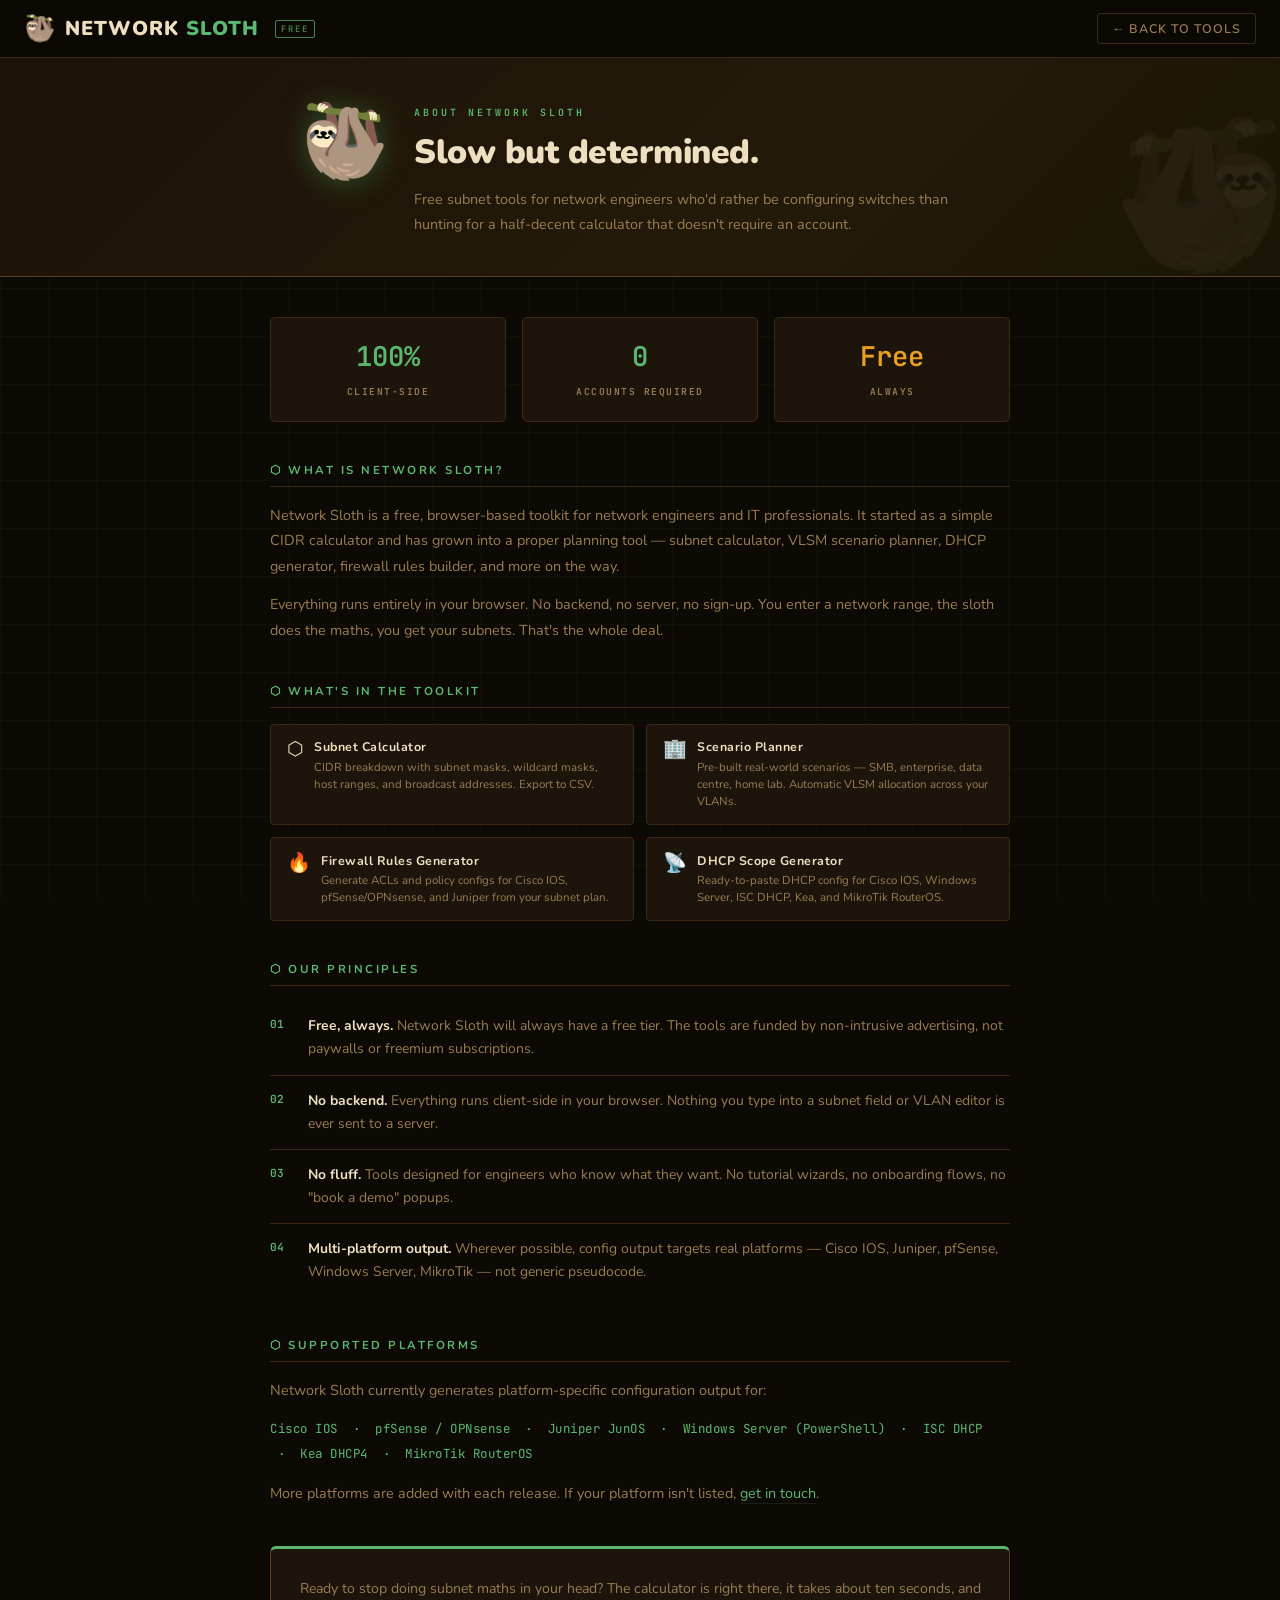
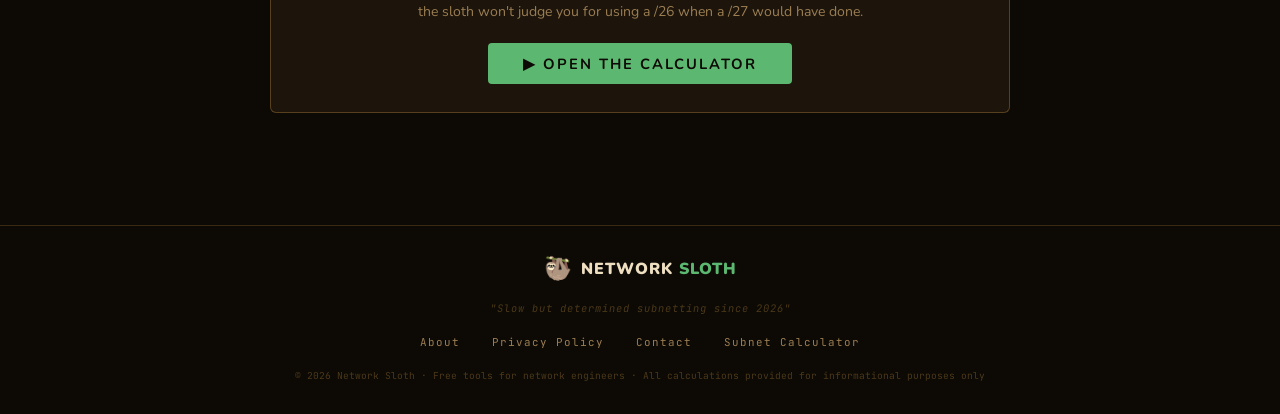
==== about.html @ 9a66a6cc "Add files via upload" ====
<!DOCTYPE html>
<html lang="en">
<head>
  <meta charset="UTF-8">
  <meta name="viewport" content="width=device-width, initial-scale=1.0">
  <title>About — Network Sloth</title>
  <meta name="description" content="About Network Sloth — free subnet calculator and network planning tools for network engineers. No sign-up, no nonsense, no backend.">
  <link rel="preconnect" href="https://fonts.googleapis.com">
  <link href="https://fonts.googleapis.com/css2?family=Nunito:wght@400;600;700;800;900&family=JetBrains+Mono:wght@300;400;500;600&display=swap" rel="stylesheet">
  <style>
    :root {
      --bg-deep:       #0d0a05;
      --bg-panel:      #161009;
      --bg-card:       #1d150b;
      --bg-hover:      #271c0e;
      --border:        #3a2a14;
      --border-bright: #56401e;
      --accent:        #5cb870;
      --accent-dim:    rgba(92,184,112,0.13);
      --accent-glow:   rgba(92,184,112,0.32);
      --amber:         #e8a020;
      --amber-dim:     rgba(232,160,32,0.13);
      --amber-glow:    rgba(232,160,32,0.28);
      --red:           #e8505f;
      --text-primary:  #eddfc0;
      --text-secondary:#9a7d52;
      --text-dim:      #4a3818;
      --font-display:  'Nunito', sans-serif;
      --font-mono:     'JetBrains Mono', monospace;
      --font-body:     'Nunito', sans-serif;
    }

    *, *::before, *::after { box-sizing: border-box; margin: 0; padding: 0; }
    html { scroll-behavior: smooth; }

    body {
      background: var(--bg-deep);
      color: var(--text-primary);
      font-family: var(--font-body);
      min-height: 100vh;
      overflow-x: hidden;
    }

    body::before {
      content: '';
      position: fixed; inset: 0;
      background-image:
        linear-gradient(rgba(92,184,112,0.04) 1px, transparent 1px),
        linear-gradient(90deg, rgba(92,184,112,0.04) 1px, transparent 1px);
      background-size: 48px 48px;
      pointer-events: none; z-index: 0;
    }

    /* ── NAV ── */
    nav {
      position: sticky; top: 0; z-index: 200;
      height: 58px;
      background: rgba(13,10,5,0.96);
      border-bottom: 1px solid var(--border);
      backdrop-filter: blur(12px);
      display: flex; align-items: center; justify-content: space-between;
      padding: 0 1.5rem; gap: 1rem;
    }
    .logo {
      font-family: var(--font-display); font-size: 1.25rem; font-weight: 900;
      letter-spacing: 1px; text-transform: uppercase;
      color: var(--text-primary); white-space: nowrap; flex-shrink: 0;
      display: flex; align-items: center; gap: 0.5rem;
      text-decoration: none;
    }
    .logo-icon { font-size: 1.6rem; line-height: 1; }
    .logo em   { color: var(--accent); font-style: normal; }
    .nav-badge {
      font-family: var(--font-mono); font-size: 0.55rem; font-weight: 600;
      letter-spacing: 2px; text-transform: uppercase;
      color: var(--accent); border: 1px solid var(--accent);
      border-radius: 2px; padding: 2px 5px; margin-left: 8px;
      vertical-align: middle; opacity: 0.7;
    }
    .nav-back {
      font-family: var(--font-display); font-size: 0.78rem; font-weight: 600;
      letter-spacing: 1px; text-transform: uppercase;
      color: var(--text-secondary); text-decoration: none;
      border: 1px solid var(--border); border-radius: 3px;
      padding: 0.35rem 0.85rem; transition: all 0.18s;
    }
    .nav-back:hover { border-color: var(--accent); color: var(--accent); background: var(--accent-dim); }

    /* ── HERO ── */
    .page-hero {
      position: relative; z-index: 1;
      background: linear-gradient(135deg, #1c1208 0%, #231a0a 60%, #1a1506 100%);
      border-bottom: 1px solid var(--border-bright);
      padding: 3rem 2rem 2.5rem;
      overflow: hidden;
    }
    .page-hero::after {
      content: '🦥';
      position: absolute; right: -10px; bottom: -20px;
      font-size: 9rem; opacity: 0.07; pointer-events: none;
      transform: scaleX(-1);
    }
    .hero-inner {
      max-width: 680px; margin: 0 auto;
      display: flex; align-items: flex-start; gap: 1.5rem; flex-wrap: wrap;
    }
    .hero-mascot-lg { font-size: 4.5rem; line-height: 1; flex-shrink: 0; filter: drop-shadow(0 2px 14px rgba(92,184,112,0.35)); }
    .hero-text-block { flex: 1; min-width: 220px; }
    .page-eyebrow {
      font-family: var(--font-mono); font-size: 0.62rem; font-weight: 600;
      letter-spacing: 3px; text-transform: uppercase;
      color: var(--accent); margin-bottom: 0.65rem;
    }
    .page-hero h1 {
      font-family: var(--font-display); font-size: 2.1rem; font-weight: 900;
      letter-spacing: -0.5px; color: var(--text-primary); margin-bottom: 0.75rem;
    }
    .page-hero p {
      font-size: 0.9rem; color: var(--text-secondary); line-height: 1.7;
    }

    /* ── CONTENT ── */
    .page-outer {
      position: relative; z-index: 1;
      max-width: 780px; margin: 0 auto;
      padding: 2.5rem 1.25rem 4rem;
    }

    /* Stat strip */
    .stat-strip {
      display: grid; grid-template-columns: repeat(3, 1fr);
      gap: 1rem; margin-bottom: 2.5rem;
    }
    @media (max-width: 520px) { .stat-strip { grid-template-columns: 1fr 1fr; } }
    .stat-card {
      background: var(--bg-card); border: 1px solid var(--border);
      border-radius: 5px; padding: 1.25rem 1rem; text-align: center;
    }
    .stat-value {
      font-family: var(--font-mono); font-size: 1.7rem; font-weight: 600;
      color: var(--accent); display: block; margin-bottom: 0.3rem;
    }
    .stat-value.amber { color: var(--amber); }
    .stat-label {
      font-family: var(--font-mono); font-size: 0.6rem; font-weight: 600;
      letter-spacing: 1.5px; text-transform: uppercase;
      color: var(--text-secondary);
    }

    /* Section blocks */
    .about-section { margin-bottom: 2.5rem; }
    .about-section h2 {
      font-family: var(--font-display); font-size: 0.72rem; font-weight: 700;
      letter-spacing: 2.5px; text-transform: uppercase;
      color: var(--accent); margin-bottom: 1rem;
      padding-bottom: 0.5rem; border-bottom: 1px solid var(--border);
    }
    .about-section p {
      font-size: 0.9rem; color: var(--text-secondary);
      line-height: 1.75; margin-bottom: 0.85rem;
    }
    .about-section p:last-child { margin-bottom: 0; }
    .about-section a {
      color: var(--accent); text-decoration: none;
      border-bottom: 1px solid var(--accent-dim); transition: border-color 0.18s;
    }
    .about-section a:hover { border-color: var(--accent); }

    /* Feature list */
    .feature-grid {
      display: grid; grid-template-columns: 1fr 1fr;
      gap: 0.75rem; margin-bottom: 0.5rem;
    }
    @media (max-width: 520px) { .feature-grid { grid-template-columns: 1fr; } }
    .feature-item {
      background: var(--bg-card); border: 1px solid var(--border);
      border-radius: 4px; padding: 0.85rem 1rem;
      display: flex; align-items: flex-start; gap: 0.65rem;
    }
    .fi-icon { font-size: 1.2rem; line-height: 1.2; flex-shrink: 0; }
    .fi-name {
      font-family: var(--font-display); font-size: 0.78rem; font-weight: 700;
      letter-spacing: 0.5px; color: var(--text-primary); margin-bottom: 0.2rem;
    }
    .fi-desc { font-size: 0.72rem; color: var(--text-secondary); line-height: 1.5; }

    /* Principles */
    .principle-list { list-style: none; padding: 0; }
    .principle-list li {
      display: flex; gap: 1rem; align-items: flex-start;
      padding: 0.85rem 0; border-bottom: 1px solid var(--border);
    }
    .principle-list li:last-child { border-bottom: none; }
    .pl-num {
      font-family: var(--font-mono); font-size: 0.7rem; font-weight: 600;
      color: var(--accent); flex-shrink: 0; width: 22px; margin-top: 2px;
    }
    .pl-text { font-size: 0.87rem; color: var(--text-secondary); line-height: 1.65; }
    .pl-text strong { color: var(--text-primary); font-weight: 700; }

    /* CTA block */
    .cta-block {
      background: var(--bg-card);
      border: 1px solid var(--border-bright);
      border-top: 3px solid var(--accent);
      border-radius: 6px; padding: 1.75rem;
      text-align: center; margin-top: 2.5rem;
    }
    .cta-block p {
      font-size: 0.88rem; color: var(--text-secondary);
      line-height: 1.65; margin-bottom: 1.25rem;
    }
    .btn-primary {
      display: inline-block;
      padding: 0.65rem 2.2rem;
      background: var(--accent); color: var(--bg-deep);
      border: none; border-radius: 4px;
      font-family: var(--font-display); font-size: 0.92rem; font-weight: 700;
      letter-spacing: 2px; text-transform: uppercase;
      text-decoration: none; cursor: pointer;
      transition: all 0.18s;
    }
    .btn-primary:hover {
      background: #00f0c2;
      box-shadow: 0 0 22px var(--accent-glow);
      transform: translateY(-1px);
    }

    /* ── FOOTER ── */
    footer {
      position: relative; z-index: 1;
      margin-top: 3rem; border-top: 1px solid var(--border);
      padding: 2rem 1.5rem;
    }
    .footer-inner {
      max-width: 900px; margin: 0 auto;
      display: flex; flex-direction: column; align-items: center; gap: 1.25rem;
    }
    .footer-nav { display: flex; gap: 2rem; flex-wrap: wrap; justify-content: center; }
    .footer-nav a {
      font-family: var(--font-mono); font-size: 0.68rem;
      letter-spacing: 1px; color: var(--text-secondary);
      text-decoration: none; transition: color 0.18s;
    }
    .footer-nav a:hover { color: var(--accent); }
    .footer-copy { font-family: var(--font-mono); font-size: 0.6rem; color: var(--text-dim); text-align: center; }

    @media (max-width: 600px) {
      nav { padding: 0 1rem; }
      .page-hero { padding: 1.75rem 1rem; }
      .page-hero h1 { font-size: 1.6rem; }
    }
  </style>
</head>
<body>

<nav>
  <a class="logo" href="index.html">
    <span class="logo-icon">🦥</span>
    <span>NETWORK <em>SLOTH</em></span>
    <span class="nav-badge">FREE</span>
  </a>
  <a class="nav-back" href="index.html">← Back to Tools</a>
</nav>

<div class="page-hero">
  <div class="hero-inner">
    <div class="hero-mascot-lg">🦥</div>
    <div class="hero-text-block">
      <div class="page-eyebrow">About Network Sloth</div>
      <h1>Slow but determined.</h1>
      <p>Free subnet tools for network engineers who'd rather be configuring switches than hunting for a half-decent calculator that doesn't require an account.</p>
    </div>
  </div>
</div>

<div class="page-outer">

  <div class="stat-strip">
    <div class="stat-card">
      <span class="stat-value">100%</span>
      <span class="stat-label">Client-side</span>
    </div>
    <div class="stat-card">
      <span class="stat-value">0</span>
      <span class="stat-label">Accounts required</span>
    </div>
    <div class="stat-card">
      <span class="stat-value amber">Free</span>
      <span class="stat-label">Always</span>
    </div>
  </div>

  <div class="about-section">
    <h2>⬡ What Is Network Sloth?</h2>
    <p>Network Sloth is a free, browser-based toolkit for network engineers and IT professionals. It started as a simple CIDR calculator and has grown into a proper planning tool — subnet calculator, VLSM scenario planner, DHCP generator, firewall rules builder, and more on the way.</p>
    <p>Everything runs entirely in your browser. No backend, no server, no sign-up. You enter a network range, the sloth does the maths, you get your subnets. That's the whole deal.</p>
  </div>

  <div class="about-section">
    <h2>⬡ What's In the Toolkit</h2>
    <div class="feature-grid">
      <div class="feature-item">
        <div class="fi-icon">⬡</div>
        <div>
          <div class="fi-name">Subnet Calculator</div>
          <div class="fi-desc">CIDR breakdown with subnet masks, wildcard masks, host ranges, and broadcast addresses. Export to CSV.</div>
        </div>
      </div>
      <div class="feature-item">
        <div class="fi-icon">🏢</div>
        <div>
          <div class="fi-name">Scenario Planner</div>
          <div class="fi-desc">Pre-built real-world scenarios — SMB, enterprise, data centre, home lab. Automatic VLSM allocation across your VLANs.</div>
        </div>
      </div>
      <div class="feature-item">
        <div class="fi-icon">🔥</div>
        <div>
          <div class="fi-name">Firewall Rules Generator</div>
          <div class="fi-desc">Generate ACLs and policy configs for Cisco IOS, pfSense/OPNsense, and Juniper from your subnet plan.</div>
        </div>
      </div>
      <div class="feature-item">
        <div class="fi-icon">📡</div>
        <div>
          <div class="fi-name">DHCP Scope Generator</div>
          <div class="fi-desc">Ready-to-paste DHCP config for Cisco IOS, Windows Server, ISC DHCP, Kea, and MikroTik RouterOS.</div>
        </div>
      </div>
    </div>
  </div>

  <div class="about-section">
    <h2>⬡ Our Principles</h2>
    <ul class="principle-list">
      <li>
        <span class="pl-num">01</span>
        <span class="pl-text"><strong>Free, always.</strong> Network Sloth will always have a free tier. The tools are funded by non-intrusive advertising, not paywalls or freemium subscriptions.</span>
      </li>
      <li>
        <span class="pl-num">02</span>
        <span class="pl-text"><strong>No backend.</strong> Everything runs client-side in your browser. Nothing you type into a subnet field or VLAN editor is ever sent to a server.</span>
      </li>
      <li>
        <span class="pl-num">03</span>
        <span class="pl-text"><strong>No fluff.</strong> Tools designed for engineers who know what they want. No tutorial wizards, no onboarding flows, no "book a demo" popups.</span>
      </li>
      <li>
        <span class="pl-num">04</span>
        <span class="pl-text"><strong>Multi-platform output.</strong> Wherever possible, config output targets real platforms — Cisco IOS, Juniper, pfSense, Windows Server, MikroTik — not generic pseudocode.</span>
      </li>
    </ul>
  </div>

  <div class="about-section">
    <h2>⬡ Supported Platforms</h2>
    <p>Network Sloth currently generates platform-specific configuration output for:</p>
    <p style="font-family:var(--font-mono);font-size:0.78rem;color:var(--accent);line-height:2;letter-spacing:0.5px">
      Cisco IOS &nbsp;·&nbsp; pfSense / OPNsense &nbsp;·&nbsp; Juniper JunOS &nbsp;·&nbsp;
      Windows Server (PowerShell) &nbsp;·&nbsp; ISC DHCP &nbsp;·&nbsp; Kea DHCP4 &nbsp;·&nbsp; MikroTik RouterOS
    </p>
    <p>More platforms are added with each release. If your platform isn't listed, <a href="contact.html">get in touch</a>.</p>
  </div>

  <div class="cta-block">
    <p>Ready to stop doing subnet maths in your head? The calculator is right there, it takes about ten seconds, and the sloth won't judge you for using a /26 when a /27 would have done.</p>
    <a class="btn-primary" href="index.html">▶ Open the Calculator</a>
  </div>

</div>

<footer>
  <div class="footer-inner">
    <a class="logo" href="index.html" style="font-size:1rem;text-decoration:none">
      <span class="logo-icon" style="font-size:1.4rem">🦥</span>
      <span>NETWORK <em>SLOTH</em></span>
    </a>
    <div style="font-family:var(--font-mono);font-size:0.65rem;color:var(--text-dim);letter-spacing:1px;text-align:center;font-style:italic">
      "Slow but determined subnetting since 2026"
    </div>
    <div class="footer-nav">
      <a href="about.html">About</a>
      <a href="privacy-policy.html">Privacy Policy</a>
      <a href="contact.html">Contact</a>
      <a href="index.html">Subnet Calculator</a>
    </div>
    <div class="footer-copy">
      © 2026 Network Sloth · Free tools for network engineers · All calculations provided for informational purposes only
    </div>
  </div>
</footer>

</body>
</html>
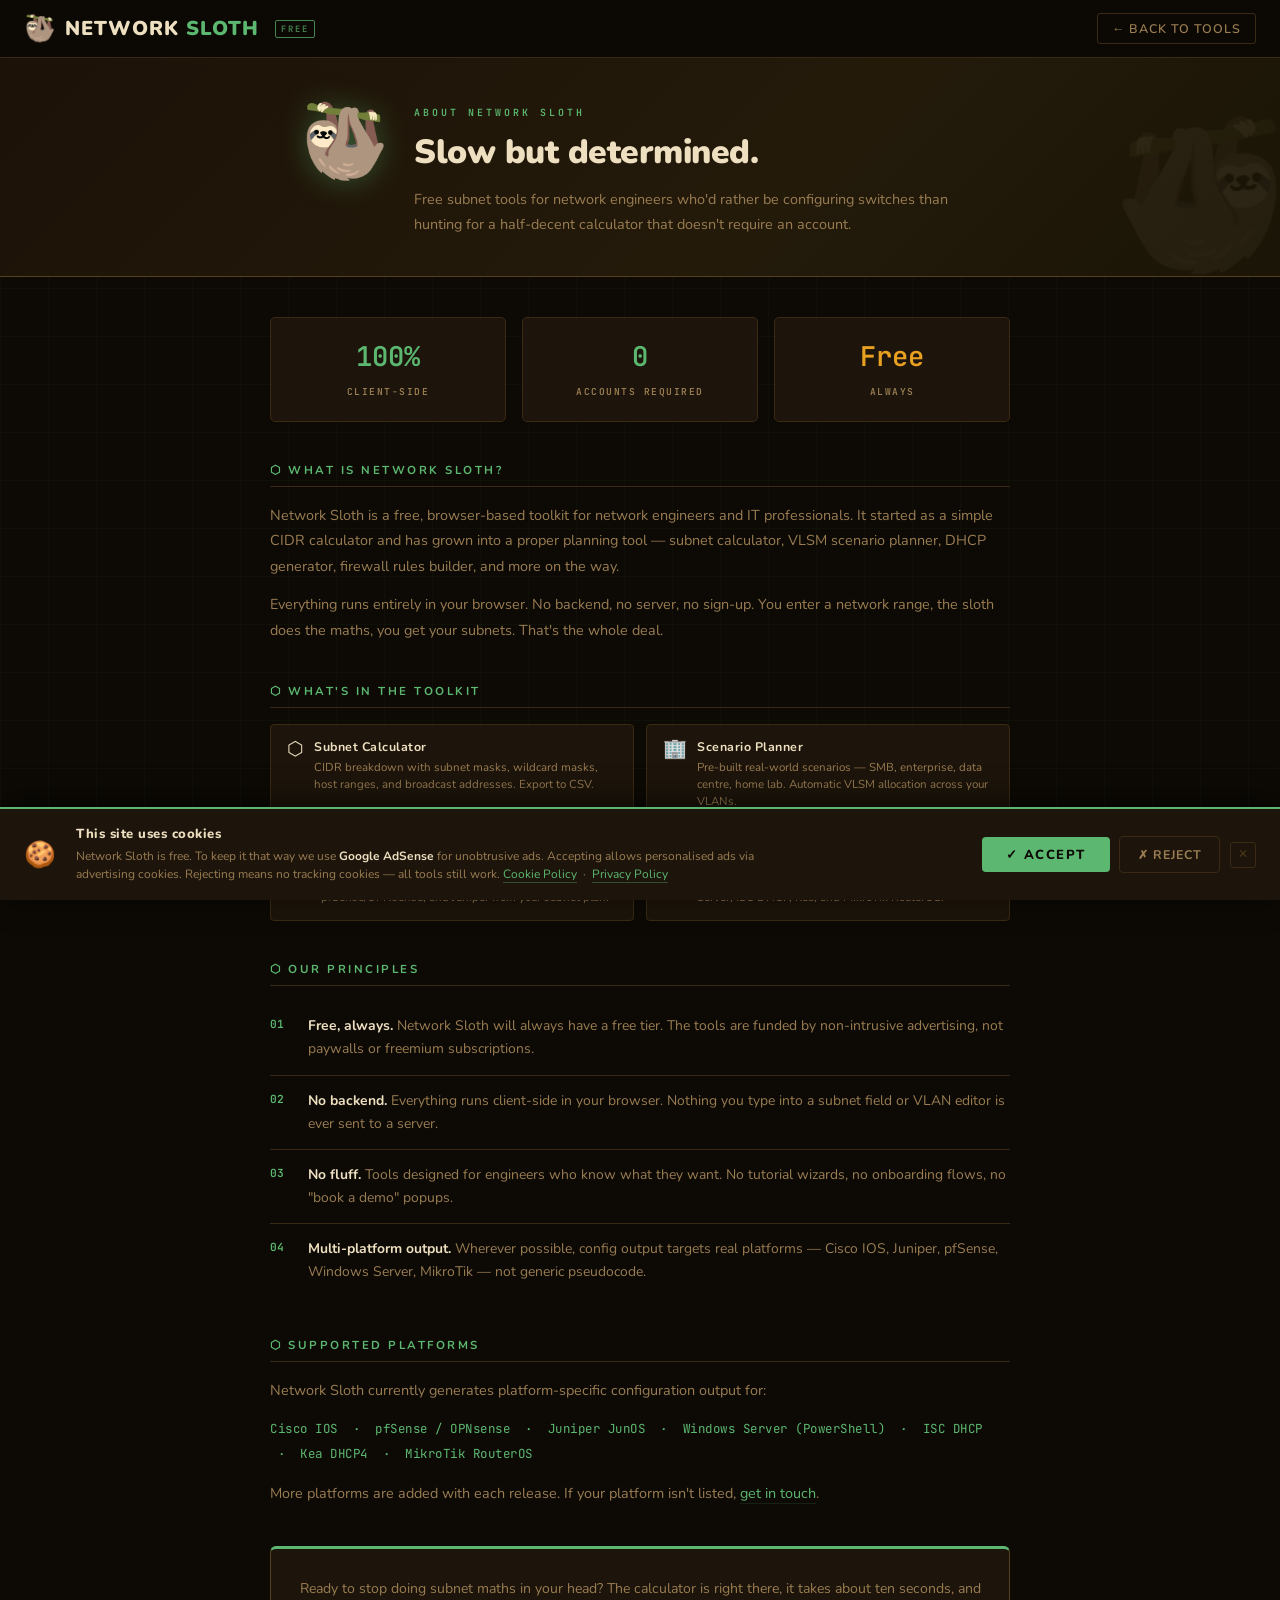
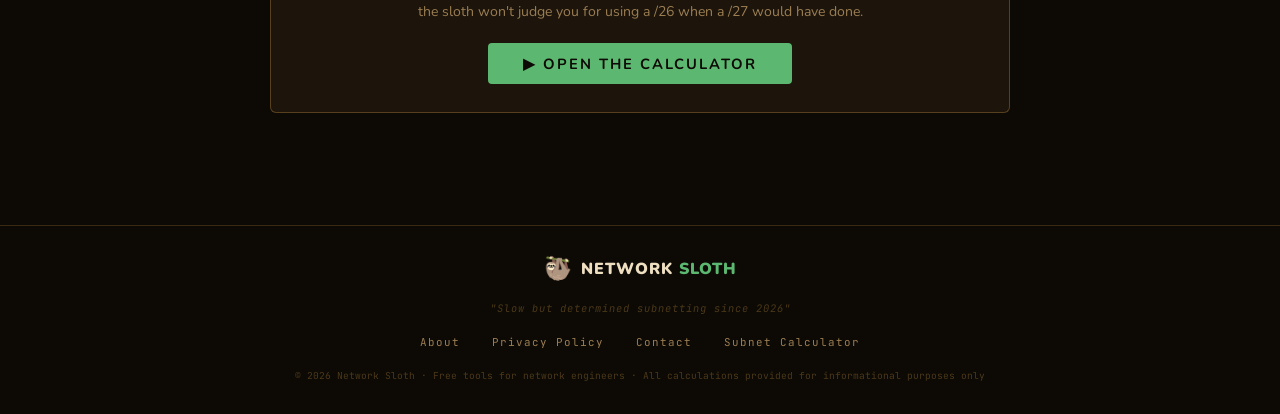
==== commit 560d4002: "Add files via upload" ====
--- a/about.html
+++ b/about.html
@@ -391,5 +391,6 @@
   </div>
 </footer>
 
+<script src="cookie-consent.js"></script>
 </body>
 </html>
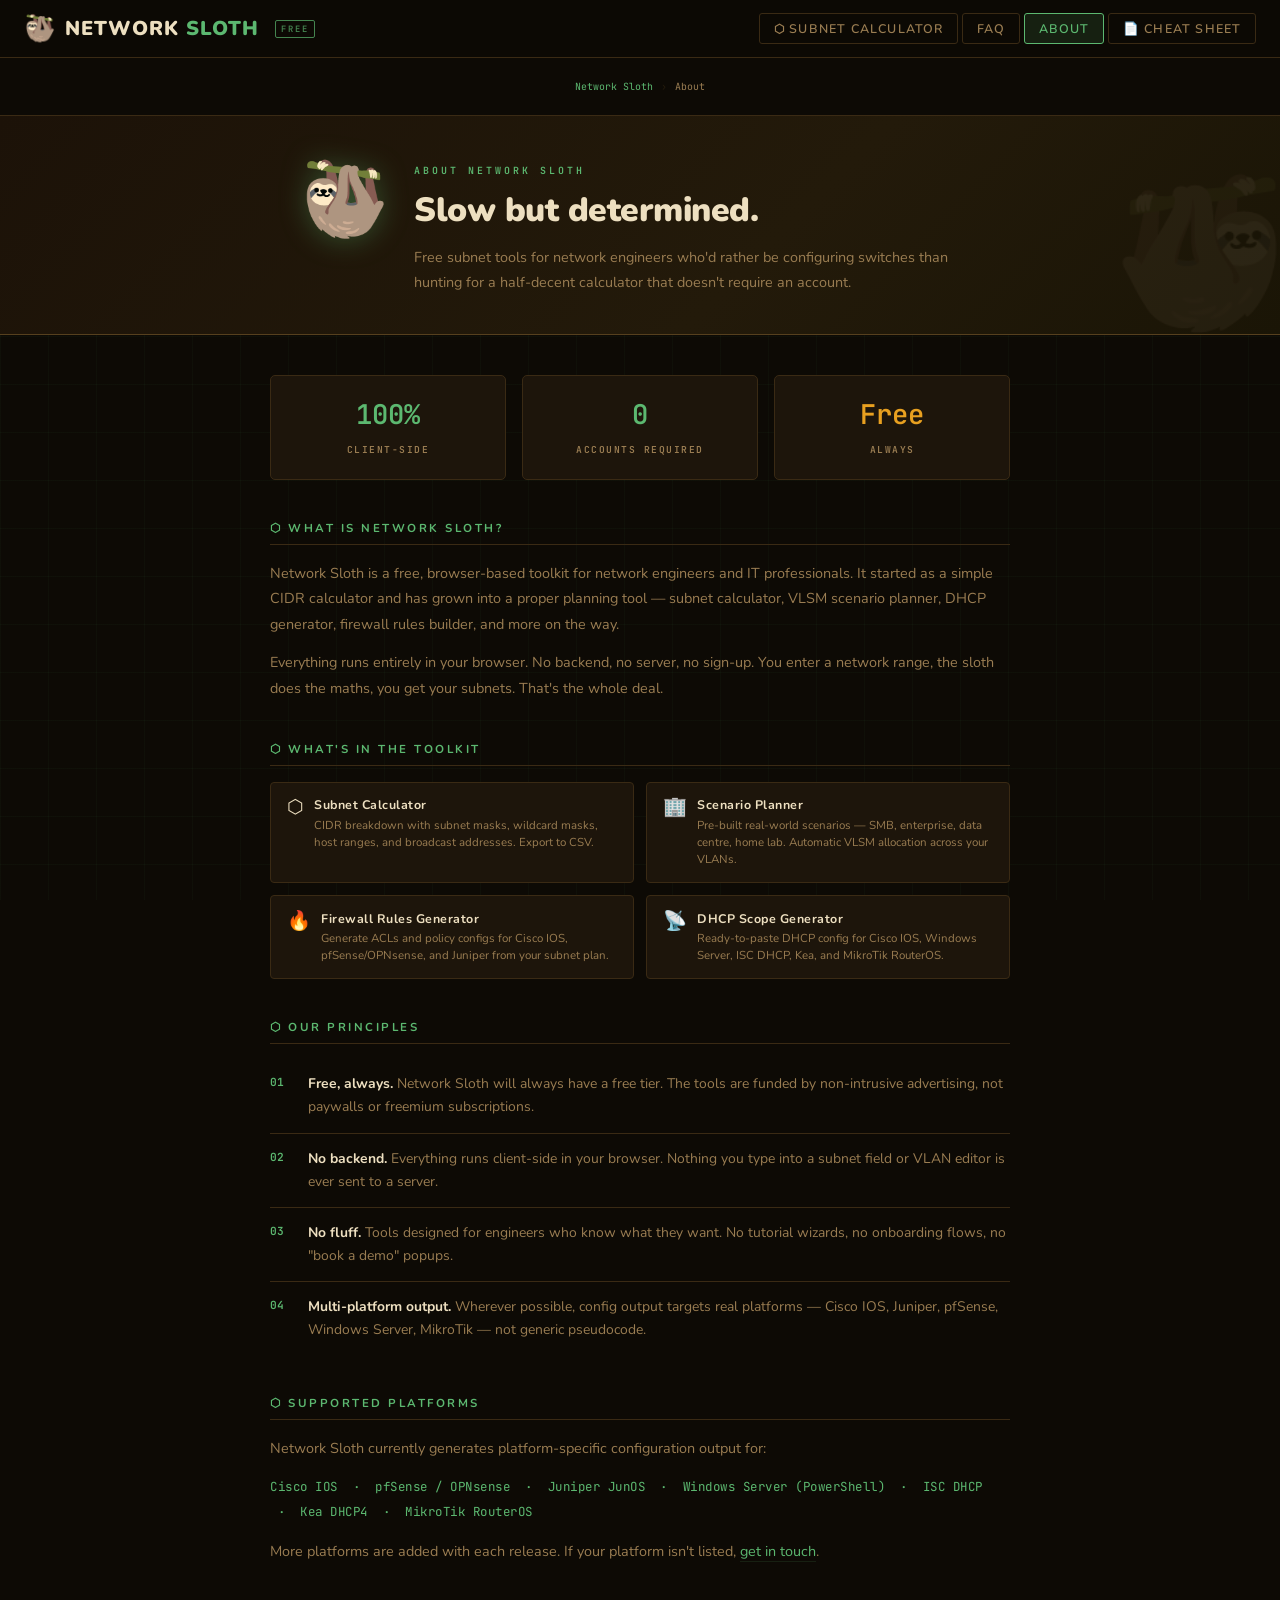
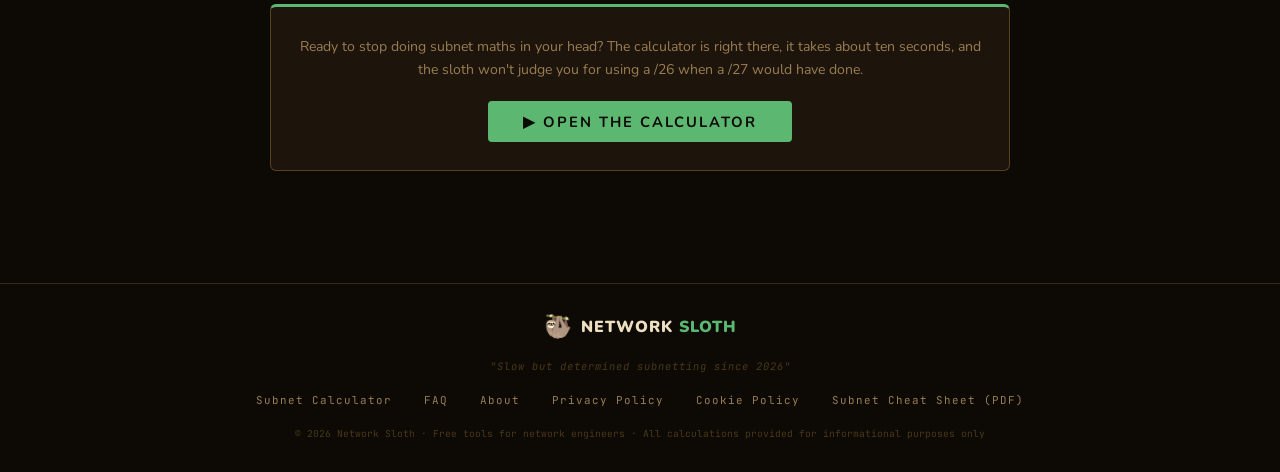
==== commit e8041ffd: "Add files via upload" ====
--- a/about.html
+++ b/about.html
@@ -3,8 +3,30 @@
 <head>
   <meta charset="UTF-8">
   <meta name="viewport" content="width=device-width, initial-scale=1.0">
-  <title>About — Network Sloth</title>
-  <meta name="description" content="About Network Sloth — free subnet calculator and network planning tools for network engineers. No sign-up, no nonsense, no backend.">
+  <title>About Network Sloth — Free Subnet Calculator for Network Engineers</title>
+  <meta name="description" content="About Network Sloth — free browser-based subnet calculator, VLSM planner, DHCP scope generator and firewall rule generator for network engineers. No sign-up, no backend.">
+  <meta name="robots" content="index, follow">
+  <link rel="canonical" href="https://networksloth.io/about.html">
+  <script type="application/ld+json">
+  {
+    "@context": "https://schema.org",
+    "@type": "BreadcrumbList",
+    "itemListElement": [
+      {
+        "@type": "ListItem",
+        "position": 1,
+        "name": "Home",
+        "item": "https://networksloth.io/"
+      },
+      {
+        "@type": "ListItem",
+        "position": 2,
+        "name": "About",
+        "item": "https://networksloth.io/about.html"
+      }
+    ]
+  }
+  </script>
   <link rel="preconnect" href="https://fonts.googleapis.com">
   <link href="https://fonts.googleapis.com/css2?family=Nunito:wght@400;600;700;800;900&family=JetBrains+Mono:wght@300;400;500;600&display=swap" rel="stylesheet">
   <style>
@@ -85,6 +107,15 @@
       padding: 0.35rem 0.85rem; transition: all 0.18s;
     }
     .nav-back:hover { border-color: var(--accent); color: var(--accent); background: var(--accent-dim); }
+    .nav-tools { display: flex; gap: 4px; flex-wrap: wrap; align-items: center; }
+    .nav-tools a {
+      font-family: var(--font-display); font-size: 0.78rem; font-weight: 600;
+      letter-spacing: 1.2px; text-transform: uppercase; text-decoration: none;
+      padding: 0.35rem 0.85rem; border: 1px solid var(--border); border-radius: 3px;
+      color: var(--text-secondary); transition: all 0.18s ease;
+    }
+    .nav-tools a:hover { border-color: var(--accent); color: var(--accent); background: var(--accent-dim); }
+    .nav-tools a.current { border-color: var(--accent); color: var(--accent); background: var(--accent-dim); }
 
     /* ── HERO ── */
     .page-hero {
@@ -255,12 +286,26 @@
 <body>
 
 <nav>
-  <a class="logo" href="index.html">
+  <a class="logo" href="index.html" aria-label="Network Sloth — home">
     <span class="logo-icon">🦥</span>
     <span>NETWORK <em>SLOTH</em></span>
     <span class="nav-badge">FREE</span>
   </a>
-  <a class="nav-back" href="index.html">← Back to Tools</a>
+  <div class="nav-tools">
+    <a href="index.html">⬡ Subnet Calculator</a>
+    <a href="index.html#faq">FAQ</a>
+    <a href="about.html" class="current" aria-current="page">About</a>
+    <a href="subnetting_cheat_sheet_1.pdf" target="_blank" rel="noopener">📄 Cheat Sheet</a>
+  </div>
+</nav>
+
+<!-- Breadcrumb -->
+<nav aria-label="Breadcrumb" style="position:relative;z-index:1;padding:0.5rem 1.5rem;background:var(--bg-deep);border-bottom:1px solid var(--border)">
+  <ol style="list-style:none;display:flex;gap:0.5rem;align-items:center;max-width:780px;margin:0 auto;font-family:var(--font-mono);font-size:0.62rem;color:var(--text-dim)">
+    <li><a href="index.html" style="color:var(--accent);text-decoration:none">Network Sloth</a></li>
+    <li style="opacity:0.4">›</li>
+    <li style="color:var(--text-secondary)" aria-current="page">About</li>
+  </ol>
 </nav>
 
 <div class="page-hero">
@@ -380,10 +425,12 @@
       "Slow but determined subnetting since 2026"
     </div>
     <div class="footer-nav">
-      <a href="about.html">About</a>
+      <a href="index.html">Subnet Calculator</a>
+      <a href="index.html#faq">FAQ</a>
+      <a href="about.html" aria-current="page">About</a>
       <a href="privacy-policy.html">Privacy Policy</a>
-      <a href="contact.html">Contact</a>
-      <a href="index.html">Subnet Calculator</a>
+      <a href="cookie-policy.html">Cookie Policy</a>
+      <a href="subnetting_cheat_sheet_1.pdf" target="_blank" rel="noopener">Subnet Cheat Sheet (PDF)</a>
     </div>
     <div class="footer-copy">
       © 2026 Network Sloth · Free tools for network engineers · All calculations provided for informational purposes only
@@ -391,6 +438,5 @@
   </div>
 </footer>
 
-<script src="cookie-consent.js"></script>
 </body>
 </html>
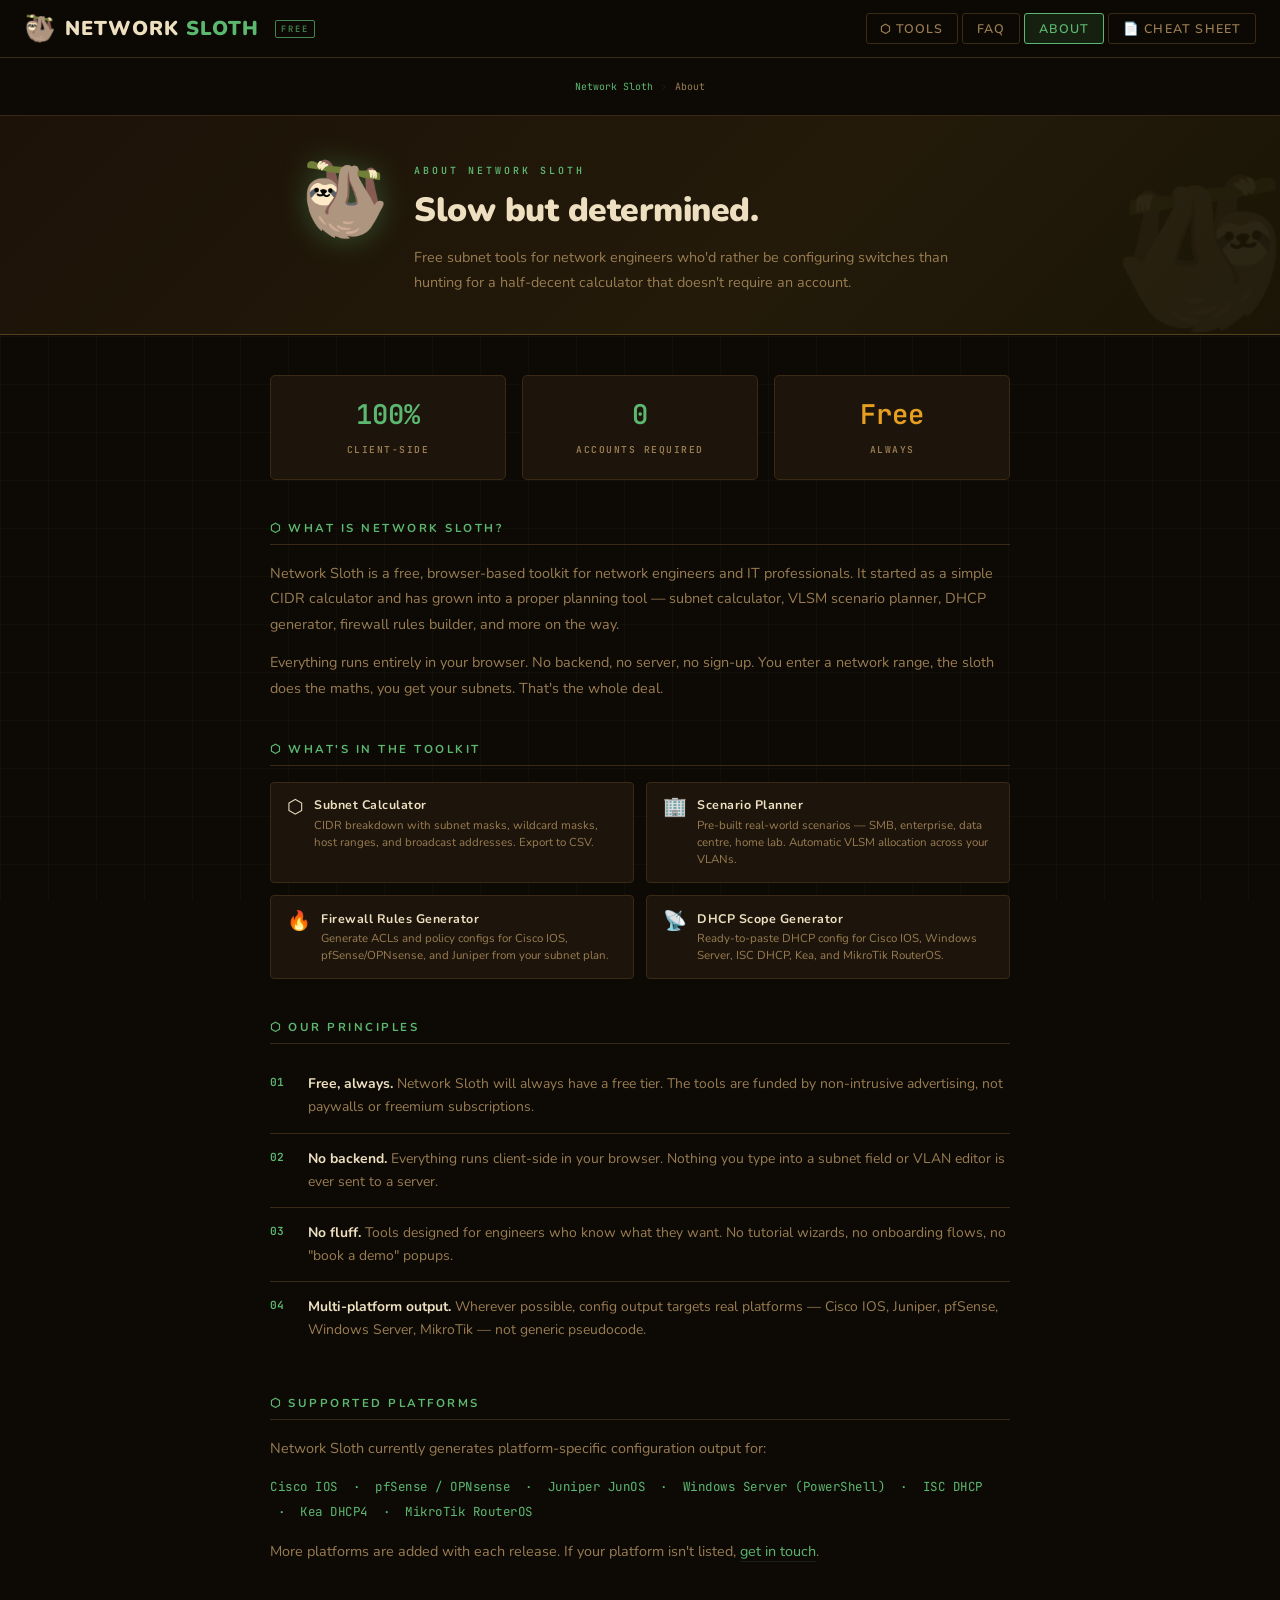
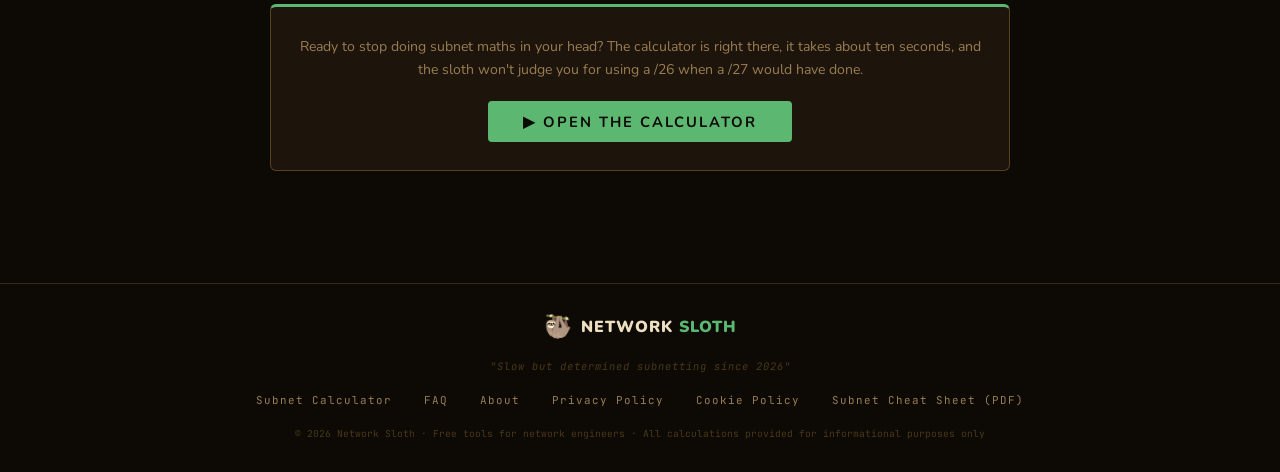
==== commit d94e05e2: "Add files via upload" ====
--- a/about.html
+++ b/about.html
@@ -107,15 +107,19 @@
       padding: 0.35rem 0.85rem; transition: all 0.18s;
     }
     .nav-back:hover { border-color: var(--accent); color: var(--accent); background: var(--accent-dim); }
-    .nav-tools { display: flex; gap: 4px; flex-wrap: wrap; align-items: center; }
+    .nav-tools { display: flex; gap: 4px; flex-wrap: nowrap; overflow: hidden; min-width: 0; align-items: center; }
     .nav-tools a {
       font-family: var(--font-display); font-size: 0.78rem; font-weight: 600;
       letter-spacing: 1.2px; text-transform: uppercase; text-decoration: none;
       padding: 0.35rem 0.85rem; border: 1px solid var(--border); border-radius: 3px;
-      color: var(--text-secondary); transition: all 0.18s ease;
+      color: var(--text-secondary); transition: all 0.18s ease; white-space: nowrap;
     }
     .nav-tools a:hover { border-color: var(--accent); color: var(--accent); background: var(--accent-dim); }
     .nav-tools a.current { border-color: var(--accent); color: var(--accent); background: var(--accent-dim); }
+    @media (max-width: 600px) {
+      nav { padding: 0 1rem; }
+      .nav-tools { display: none; }
+    }
 
     /* ── HERO ── */
     .page-hero {
@@ -292,7 +296,7 @@
     <span class="nav-badge">FREE</span>
   </a>
   <div class="nav-tools">
-    <a href="index.html">⬡ Subnet Calculator</a>
+    <a href="index.html">⬡ Tools</a>
     <a href="index.html#faq">FAQ</a>
     <a href="about.html" class="current" aria-current="page">About</a>
     <a href="subnetting_cheat_sheet_1.pdf" target="_blank" rel="noopener">📄 Cheat Sheet</a>
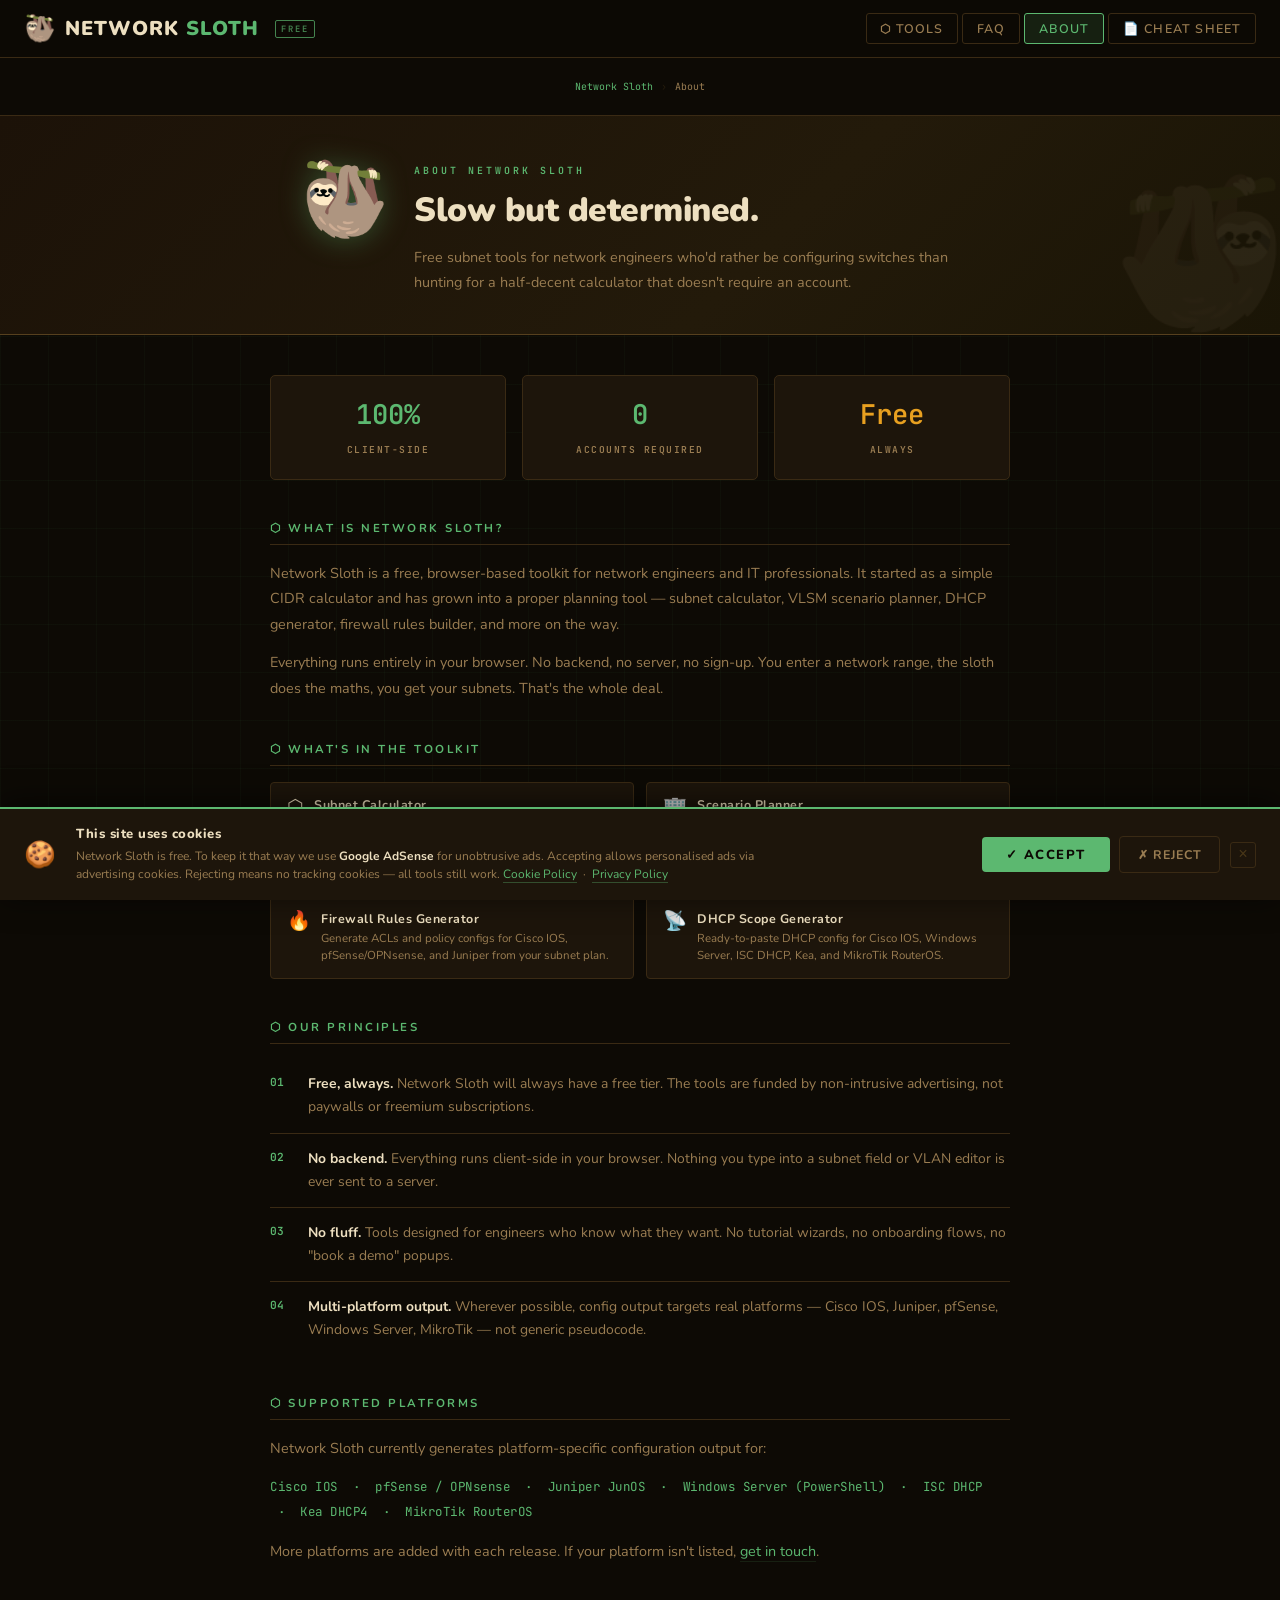
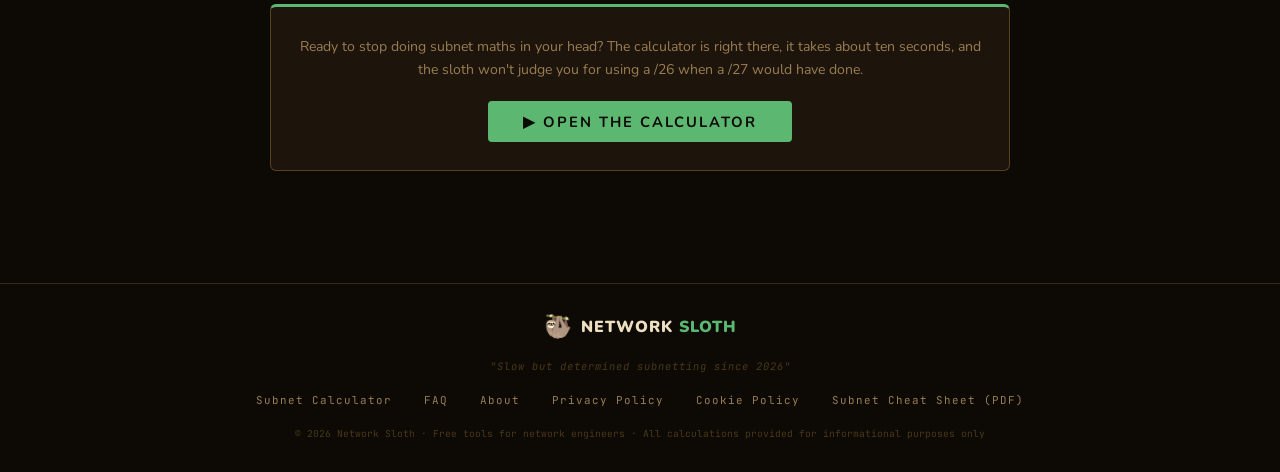
==== commit eafedd39: "Add files via upload" ====
--- a/about.html
+++ b/about.html
@@ -442,5 +442,10 @@
   </div>
 </footer>
 
+<!-- This page has no ad units of its own, but the consent banner
+     is still shown here if no preference has been stored yet —
+     visitors can land on any page first. -->
+<script src="cookie-consent.js"></script>
+
 </body>
 </html>
